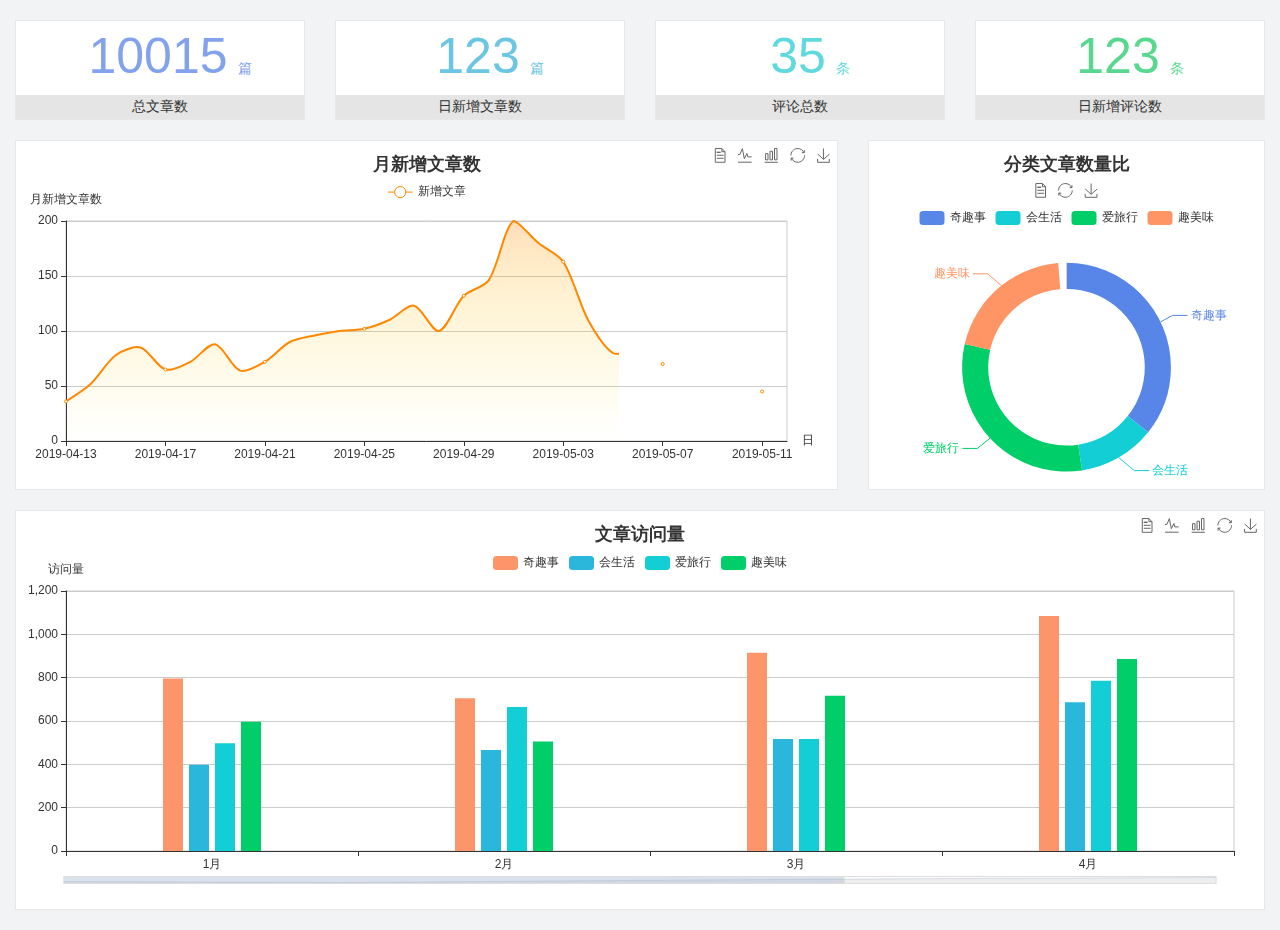
==== home/dashboard.html @ d3411758 "第一次提交" ====
<!DOCTYPE html>
<html lang="en">

<head>
  <meta charset="UTF-8">
  <meta name="viewport" content="width=device-width, initial-scale=1.0">
  <meta http-equiv="X-UA-Compatible" content="ie=edge">
  <title>图表统计</title>
  <link rel="stylesheet" href="../../assets/lib/bootstrap.css" />
  <link rel="stylesheet" href="../../assets/lib/main.css" />
  <script src="../../assets/lib/jquery.js"></script>
  <script type="text/javascript" src="../../assets/lib/echarts.min.js"></script>
</head>

<body>
  <div class="container-fluid">
    <div class="row spannel_list">
      <div class="col-sm-3 col-xs-6">
        <div class="spannel">
          <em>10015</em><span>篇</span>
          <b>总文章数</b>
        </div>
      </div>
      <div class="col-sm-3 col-xs-6">
        <div class="spannel scolor01">
          <em>123</em><span>篇</span>
          <b>日新增文章数</b>
        </div>
      </div>
      <div class="col-sm-3 col-xs-6">
        <div class="spannel scolor02">
          <em>35</em><span>条</span>
          <b>评论总数</b>
        </div>
      </div>
      <div class="col-sm-3 col-xs-6">
        <div class="spannel scolor03">
          <em>123</em><span>条</span>
          <b>日新增评论数</b>
        </div>
      </div>
    </div>
  </div>

  <div class="container-fluid">
    <div class="row curve-pie">
      <div class="col-lg-8 col-md-8">
        <div class="gragh_pannel" id="curve_show"></div>
      </div>
      <div class="col-lg-4 col-md-4">
        <div class="gragh_pannel" id="pie_show"></div>
      </div>
    </div>
  </div>

  <div class="container-fluid">
    <div class="column_pannel" id="column_show"></div>
  </div>

  <script>
    var oChart = echarts.init(document.getElementById('curve_show'));
    var aList_all = [
      { 'count': 36, 'date': '2019-04-13' },
      { 'count': 52, 'date': '2019-04-14' },
      { 'count': 78, 'date': '2019-04-15' },
      { 'count': 85, 'date': '2019-04-16' },
      { 'count': 65, 'date': '2019-04-17' },
      { 'count': 72, 'date': '2019-04-18' },
      { 'count': 88, 'date': '2019-04-19' },
      { 'count': 64, 'date': '2019-04-20' },
      { 'count': 72, 'date': '2019-04-21' },
      { 'count': 90, 'date': '2019-04-22' },
      { 'count': 96, 'date': '2019-04-23' },
      { 'count': 100, 'date': '2019-04-24' },
      { 'count': 102, 'date': '2019-04-25' },
      { 'count': 110, 'date': '2019-04-26' },
      { 'count': 123, 'date': '2019-04-27' },
      { 'count': 100, 'date': '2019-04-28' },
      { 'count': 132, 'date': '2019-04-29' },
      { 'count': 146, 'date': '2019-04-30' },
      { 'count': 200, 'date': '2019-05-01' },
      { 'count': 180, 'date': '2019-05-02' },
      { 'count': 163, 'date': '2019-05-03' },
      { 'count': 110, 'date': '2019-05-04' },
      { 'count': 80, 'date': '2019-05-05' },
      { 'count': 82, 'date': '2019-05-06' },
      { 'count': 70, 'date': '2019-05-07' },
      { 'count': 65, 'date': '2019-05-08' },
      { 'count': 54, 'date': '2019-05-09' },
      { 'count': 40, 'date': '2019-05-10' },
      { 'count': 45, 'date': '2019-05-11' },
      { 'count': 38, 'date': '2019-05-12' },
    ];

    let aCount = [];
    let aDate = [];

    for (var i = 0; i < aList_all.length; i++) {
      aCount.push(aList_all[i].count);
      aDate.push(aList_all[i].date);
    }

    var chartopt = {
      title: {
        text: '月新增文章数',
        left: 'center',
        top: '10'
      },
      tooltip: {
        trigger: 'axis'
      },
      legend: {
        data: ['新增文章'],
        top: '40'
      },
      toolbox: {
        show: true,
        feature: {
          mark: { show: true },
          dataView: { show: true, readOnly: false },
          magicType: { show: true, type: ['line', 'bar'] },
          restore: { show: true },
          saveAsImage: { show: true }
        }
      },
      calculable: true,
      xAxis: [
        {
          name: '日',
          type: 'category',
          boundaryGap: false,
          data: aDate
        }
      ],
      yAxis: [
        {
          name: '月新增文章数',
          type: 'value'
        }
      ],
      series: [
        {
          name: '新增文章',
          type: 'line',
          smooth: true,
          itemStyle: { normal: { areaStyle: { type: 'default' }, color: '#f80' }, lineStyle: { color: '#f80' } },
          data: aCount
        }],
      areaStyle: {
        normal: {
          color: new echarts.graphic.LinearGradient(0, 0, 0, 1, [{
            offset: 0,
            color: 'rgba(255,136,0,0.39)'
          }, {
            offset: .34,
            color: 'rgba(255,180,0,0.25)'
          }, {
            offset: 1,
            color: 'rgba(255,222,0,0.00)'
          }])

        }
      },
      grid: {
        show: true,
        x: 50,
        x2: 50,
        y: 80,
        height: 220
      }
    };

    oChart.setOption(chartopt);


    var oPie = echarts.init(document.getElementById('pie_show'));
    var oPieopt =
    {
      title: {
        top: 10,
        text: '分类文章数量比',
        x: 'center'
      },
      tooltip: {
        trigger: 'item',
        formatter: "{a} <br/>{b} : {c} ({d}%)"
      },
      color: ['#5885e8', '#13cfd5', '#00ce68', '#ff9565'],
      legend: {
        x: 'center',
        top: 65,
        data: ['奇趣事', '会生活', '爱旅行', '趣美味']
      },
      toolbox: {
        show: true,
        x: 'center',
        top: 35,
        feature: {
          mark: { show: true },
          dataView: { show: true, readOnly: false },
          magicType: {
            show: true,
            type: ['pie', 'funnel'],
            option: {
              funnel: {
                x: '25%',
                width: '50%',
                funnelAlign: 'left',
                max: 1548
              }
            }
          },
          restore: { show: true },
          saveAsImage: { show: true }
        }
      },
      calculable: true,
      series: [
        {
          name: '访问来源',
          type: 'pie',
          radius: ['45%', '60%'],
          center: ['50%', '65%'],
          data: [
            { value: 300, name: '奇趣事' },
            { value: 100, name: '会生活' },
            { value: 260, name: '爱旅行' },
            { value: 180, name: '趣美味' }
          ]
        }
      ]
    };
    oPie.setOption(oPieopt);



    var oColumn = this.echarts.init(document.getElementById('column_show'));
    var oColumnopt =
    {
      title: {
        text: '文章访问量',
        left: 'center',
        top: '10'
      },
      tooltip: {
        trigger: 'axis'
      },
      legend: {
        data: ['奇趣事', '会生活', '爱旅行', '趣美味'],
        top: '40'
      },
      toolbox: {
        show: true,
        feature: {
          mark: { show: true },
          dataView: { show: true, readOnly: false },
          magicType: { show: true, type: ['line', 'bar'] },
          restore: { show: true },
          saveAsImage: { show: true }
        }
      },
      calculable: true,
      xAxis: [
        {
          type: 'category',
          data: ['1月', '2月', '3月', '4月', '5月']
        }
      ],
      yAxis: [
        {
          name: '访问量',
          type: 'value'
        }
      ],
      series: [
        {
          name: '奇趣事',
          type: 'bar',
          barWidth: 20,
          itemStyle: {
            normal: { areaStyle: { type: 'default' }, color: '#fd956a' }
          },
          data: [800, 708, 920, 1090, 1200]
        },
        {
          name: '会生活',
          type: 'bar',
          barWidth: 20,
          itemStyle: {
            normal: { areaStyle: { type: 'default' }, color: '#2bb6db' }
          },
          data: [400, 468, 520, 690, 800]
        },
        {
          name: '爱旅行',
          type: 'bar',
          barWidth: 20,
          itemStyle: {
            normal: { areaStyle: { type: 'default' }, color: '#13cfd5' }
          },
          data: [500, 668, 520, 790, 900]
        },
        {
          name: '趣美味',
          type: 'bar',
          barWidth: 20,
          itemStyle: {
            normal: { areaStyle: { type: 'default' }, color: '#00ce68' }
          },
          data: [600, 508, 720, 890, 1000]
        }
      ],
      grid: {
        show: true,
        x: 50,
        x2: 30,
        y: 80,
        height: 260
      },
      dataZoom: [//给x轴设置滚动条
        {
          start: 0,//默认为0
          end: 100 - 1000 / 31,//默认为100
          type: 'slider',
          show: true,
          xAxisIndex: [0],
          handleSize: 0,//滑动条的 左右2个滑动条的大小
          height: 8,//组件高度
          left: 45, //左边的距离
          right: 50,//右边的距离
          bottom: 26,//右边的距离
          handleColor: '#ddd',//h滑动图标的颜色
          handleStyle: {
            borderColor: "#cacaca",
            borderWidth: "1",
            shadowBlur: 2,
            background: "#ddd",
            shadowColor: "#ddd",
          }
        }]
    };
    oColumn.setOption(oColumnopt);
  </script>
</body>

</html>
---- assets/lib/main.css ----
body{
    font-family:'MicroSoft YaHei';
    background-color: #f2f3f5;
}
.main_wrap{
    position:fixed;
    width:100%;
    height:100%;
    left:0px;
    top:0px;
    background:url('../images/login_bg.jpg'); 
    background-size:100% 100%; 
  }
.header{
    width:1200px;
    overflow: hidden;
    margin:20px auto 0;
}
.heade .logo{
    float: left;
}
.header .copyright{
    float:right;
    font-size:12px;
    color:#fff;
    text-align:right;
    line-height:20px;
    margin-top:10px;
}
.login_form_con{
    position:absolute;
    left:50%;
    top:50%;
    margin-left:-200px;
    margin-top:-155px;
    width:400px;
    height:310px;
    background-color: #edeff0;
}

.login_form{
    position: relative;
}

.login_form .icon-user{
    position:absolute;
    font-size:16px;
    color:#999;
    left:46px;
    top:12px;
}
.login_form .icon-key{
    position:absolute;
    font-size:18px;
    color:#999;
    left:46px;
    top:78px;
}
.login_title{
    height:60px;
    background:url('../images/login_title.png') center center no-repeat #fff;
}
.input_txt,.input_pass,.input_sub{
    display:block;
    width:334px;
    height:37px;
    padding:0px;
    text-indent:40px;
    border:1px solid #ddd;
    margin:27px auto 0;
    outline:none;
}
.input_sub{
    margin-top:40px;
    height:42px;
    background-color: #19b9e7;
    text-indent:0px;
    font-size:18px;
    color:#fff;
    cursor: pointer;
}
.input_sub:hover{
    background-color: #08a0cc;
}

.sider{
    position:fixed;
    left:0;
    top:0;
    bottom:0;
    width:210px;
    background-color: #323745;
}
.sider .logo{
    display:block;
    height:56px;
    background-color: #242732;
    overflow: hidden;
}
.sider .logo img{
    display:block;
    margin:6px auto 0;
}
.user_info{
    height:79px;
    border-bottom:1px solid #5a5e6b;
}

.user_info img{
    float: left;
    width:40px;
    height:40px;
    border-radius:20px;
    margin:19px 0 0 30px;
}
.user_info span{
    float: left;
    width:120px;
    font-size:12px;
    color:#fff;
    margin:23px 0 0 20px;
}
.user_info b{
    float: left;
    width: 120px;
    font-weight:normal;
    font-size:12px;
    color:#adafb5;
    margin:2px 0 0 20px;
}

.menu .level01{
    height:50px;
    line-height:50px;
}
.menu .level01 a{
    display:block;
    height:50px;
    font-size:12px;
    color:#adafb5;
    overflow: hidden;
}
.menu .level01.active a{
    background-color: #1378f0;
    color:#fff;
}
.menu .level01.active i{
    color:#fff;
}

.menu .level01 a:hover{
    background-color: #1378f0;
    color:#fff;
}
.menu .level01 a:hover i{
    color:#fff;
}
.menu .level01 i{
    color:#61646f;
    font-size:22px;
    float: left;
    margin-left:26px;
}
.menu .level01 span{
    float: left;
    margin-left:10px;
}
.menu .level01 b{
    float: right;
    margin-right:20px;
    font-weight:normal;
    transform:rotate(90deg);
    transition:all 500ms ease;
}

.menu .level01 .rotate0{
    transform:rotate(0deg);
}

.menu .level02{
    background: #242732;
    display:none;
}


.menu .level02 li{
    height:40px;
    line-height:40px;
}
.menu .level02 li a{
    display:block;
    height:40px;
    font-size:12px;
    color:#adafb5;
    overflow: hidden;
}

.menu .level02 li a:hover{
    background-color: #1378f0;
    color:#fff;
}

.menu .level02 li i{
    font-size:12px;
    float: left;
    margin-left:60px;
}
.menu .level02 li span{
    font-size:12px;
    float: left;
    margin-left:5px;
}

.menu .level02 .active a{
    color:#ffae00;
}

.header_bar{
    position:fixed;
    left:210px;
    right:0;
    top:0;
    height:56px;
    background-color: #fff;
}

.main{
    position:fixed;
    left:210px;
    top:56px;
    right:0;
    bottom:0;
    background-color: #f2f3f5;
}

.search_form{
    width:218px;
    height:33px;
    border:1px solid #ddd;
    background-color: #f2f3f5;
    border-radius:16px;
    float: left;
    margin:12px 0 0 27px;
}

.search_form input{
    padding:0px;
    margin:0px;
    border:0px;
    float: left;
    background-color: #f2f3f5;
    font-size:12px;
    width:175px;
    height:31px;
    margin-left:12px;
    outline:none;
   
}

.search_form .icon-search{
    line-height:33px;
    cursor: pointer;
    font-size:18px;
    color:#abaebb;
}
.user_center_link{
    float:right;

}
.user_center_link a{
    line-height:56px;
    font-size:12px;
    color:#999;
    margin-right:15px;
}
.user_center_link a:hover{
    color:#ffae00
}

.user_center_link img{
    width:42px;
    height:42px;
    border-radius:32px;
    margin-right:10px;
}

.spannel_list{
    margin-top:20px;
}

.spannel{
	height:100px;
	overflow:hidden;
	text-align:center;
    position:relative;
    background-color: #fff;
    border:1px solid #e7e7e9;
    margin-bottom:20px;
}

.spannel em{
    font-style:normal;
	font-size:50px;
	line-height:50px;
	display:inline-block;
	margin:10px 0 0 20px;
	font-family:'Arial';
	color:#83a2ed;
}

.spannel span{
	font-size:14px;
	display:inline-block;
	color:#83a2ed;
	margin-left:10px;
}

.spannel b{
	position:absolute;
	left:0;
	bottom:0;
	width:100%;
	line-height:24px;
	background:#e5e5e5;
	color:#333;
	font-size:14px;
	font-weight:normal;
}

.scolor01 em,.scolor01 span{
	color:#6ac6e2;
}

.scolor02 em,.scolor02 span{
	color:#5fd9de;
}

.scolor03 em,.scolor03 span{
	color:#58d88e;
}


.gragh_pannel{
    height:350px;
    border:1px solid #e7e7e9;
    background-color: #fff!important; 
    margin-bottom:20px;  
}

.column_pannel{
    margin-bottom:20px;
    height:400px;
    border:1px solid #e7e7e9;
    background-color: #fff!important;   
}

.common_title{
    line-height:42px;
    background-color: #fbfbfb;
    border:1px solid #e7e7e9;
    margin-top:20px;
    text-indent: 15px;
    font-size:14px;
    color:#333;
}

.common_con{
    border:1px solid #e7e7e9;
    border-top:0px;
    background-color: #fff;
    padding-bottom:20px;
    margin-bottom:20px;
}
.opt_btns{
    margin-top:20px;
}

.mp20{
    margin-top:20px;
}

.pagination{   
   margin:0;
}

.article_form{
    margin-top:20px;
}

.form-group{
    margin-bottom:25px;
}

.form-group label{
    font-weight:normal;
    color:#666;
}

.icon-icondate{
    line-height:16px;
}

.user_pic{
    width:100px;
    height:100px;
    margin-bottom:10px;
}

.article_cover{
    width:200px;
    height:200px;
    margin-bottom:10px;
}
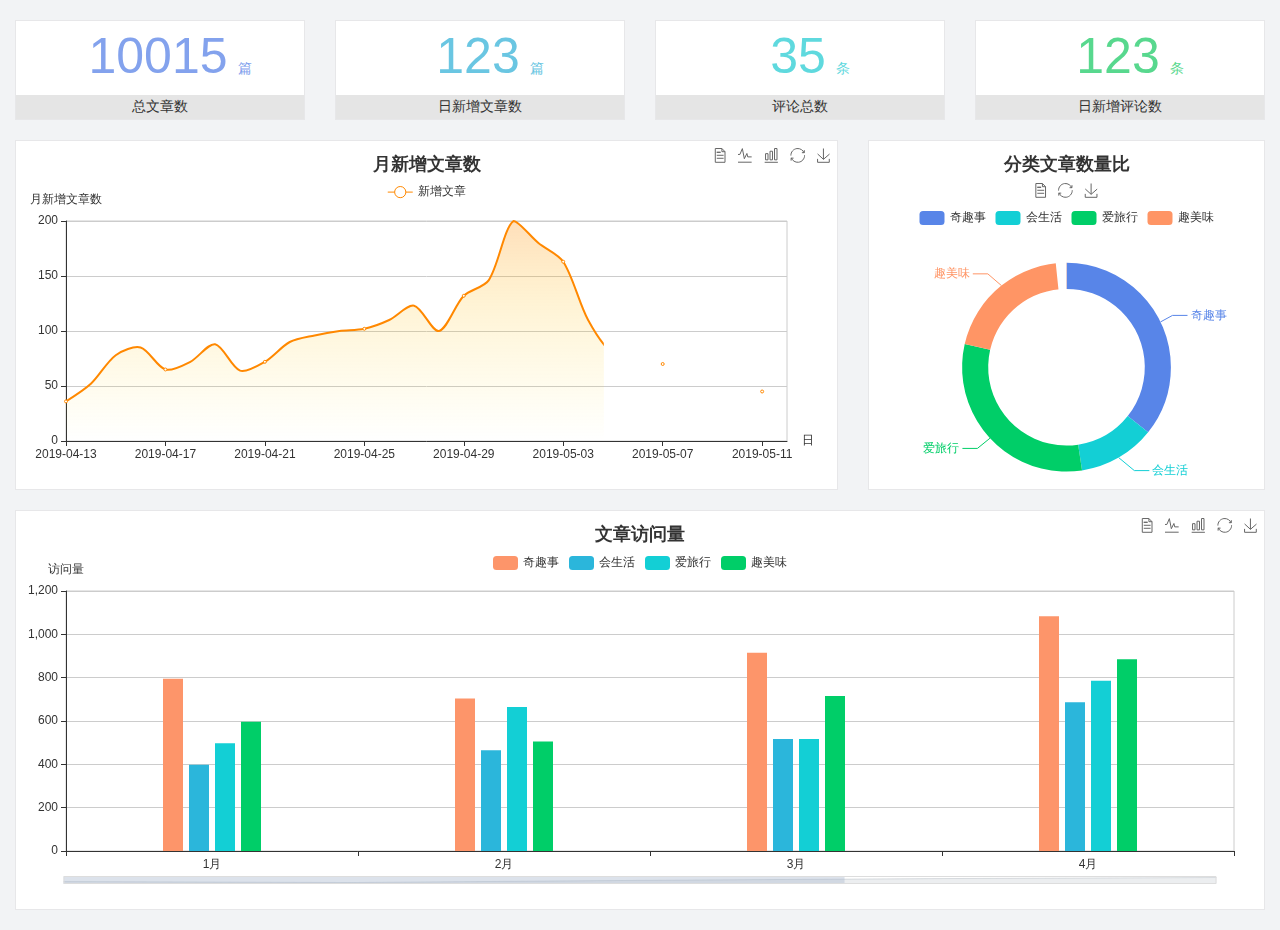
==== commit 1cf0198f: "修改资料" ====
--- a/home/dashboard.html
+++ b/home/dashboard.html
@@ -6,10 +6,10 @@
   <meta name="viewport" content="width=device-width, initial-scale=1.0">
   <meta http-equiv="X-UA-Compatible" content="ie=edge">
   <title>图表统计</title>
-  <link rel="stylesheet" href="../../assets/lib/bootstrap.css" />
-  <link rel="stylesheet" href="../../assets/lib/main.css" />
-  <script src="../../assets/lib/jquery.js"></script>
-  <script type="text/javascript" src="../../assets/lib/echarts.min.js"></script>
+  <link rel="stylesheet" href="../assets/lib/bootstrap.css" />
+  <link rel="stylesheet" href="../assets/lib/main.css" />
+  <script src="../assets/lib/jquery.js"></script>
+  <script type="text/javascript" src="../assets/lib/echarts.min.js"></script>
 </head>
 
 <body>
